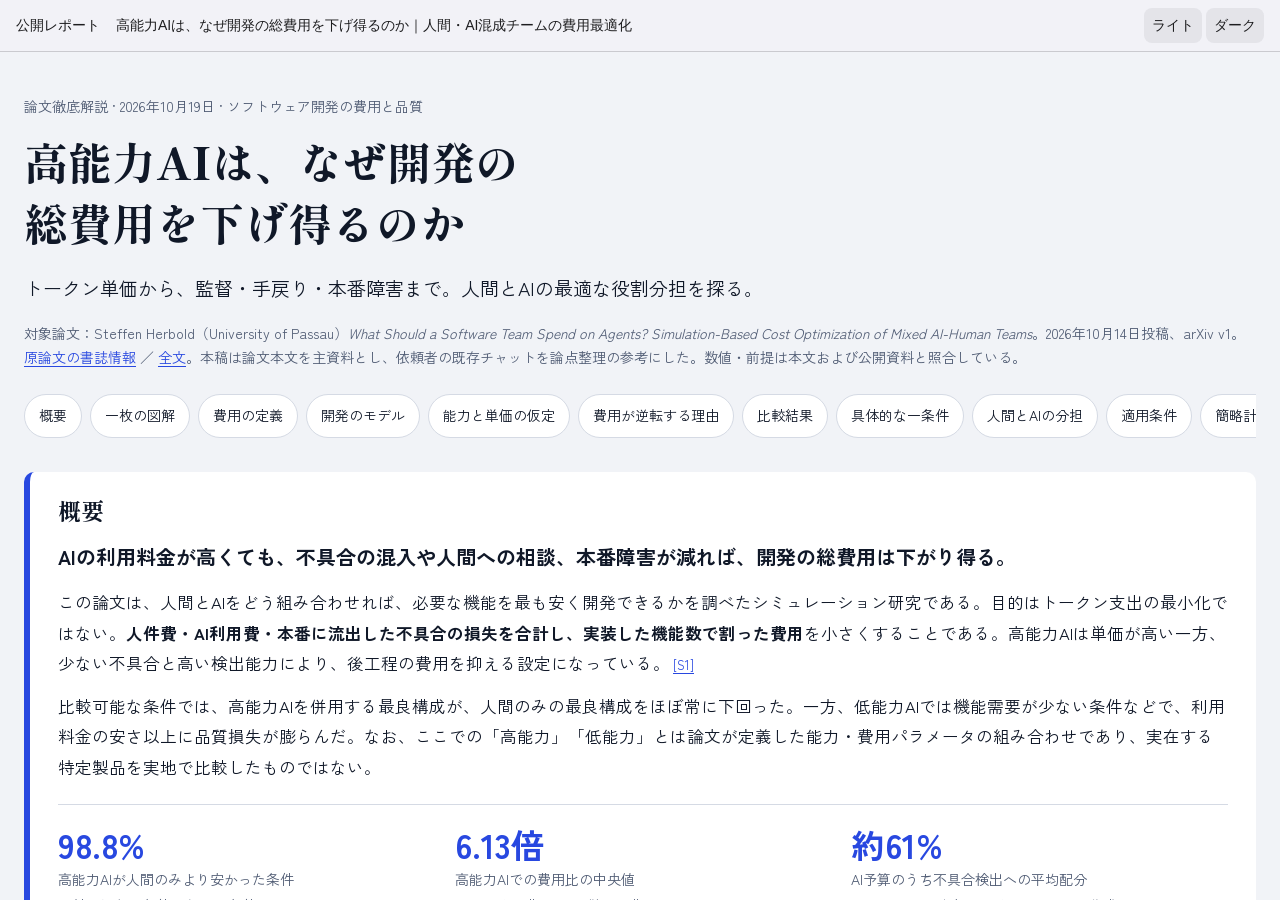
==== reports/20261019_ai-human-team-cost-optimization-53a3e74018/index.html @ a6c07f5c "Publish static report: 20261019_ai-human-team-cost-optimization-53a3e74018 Prompt-Summary: Publish a" ====
<!doctype html>
<html lang="ja"><head><meta charset="utf-8">
<meta name="viewport" content="width=device-width, initial-scale=1">
<title>高能力AIは、なぜ開発の総費用を下げ得るのか｜人間・AI混成チームの費用最適化</title><style>
    :root {
      color-scheme: light;
      --font: -apple-system, BlinkMacSystemFont, "SF Pro Text", "Helvetica Neue", "Hiragino Sans", "Hiragino Kaku Gothic ProN", "Yu Gothic Medium", "Noto Sans JP", sans-serif;
      --mono: "SF Mono", ui-monospace, SFMono-Regular, Menlo, "JetBrains Mono", "Roboto Mono", monospace;
      --bg: #F2F2F7;
      --bg-warm: #F5F5F7;
      --surface: #FFFFFF;
      --surface-2: #F5F5F7;
      --label: #1D1D1F;
      --label-2: #6E6E73;
      --label-3: #8E8E93;
      --border: rgba(60, 60, 67, 0.14);
      --separator: rgba(60, 60, 67, 0.22);
      --fill: rgba(120, 120, 128, 0.12);
      --fill-2: rgba(120, 120, 128, 0.2);
      --accent: #C96442;
      --accent-hover: #B85638;
      --accent-soft: rgba(201, 100, 66, 0.1);
      --link: #C96442;
      --action: #C96442;
      --on-action: #FFFFFF;
      --on-accent: #FFFFFF;
      --star: #FF9F0A;
      --star-stroke: #C26A00;
      --success: #248A3D;
      --danger: #D70015;
      --nav-bg: rgba(255, 255, 255, 0.78);
      --shadow-1: 0 1px 2px rgba(0, 0, 0, 0.04), 0 0 0 0.5px rgba(0, 0, 0, 0.05);
      --shadow-2: 0 4px 16px rgba(0, 0, 0, 0.08), 0 0 0 0.5px rgba(0, 0, 0, 0.06);
      --shadow-3: 0 12px 40px rgba(0, 0, 0, 0.14), 0 0 0 0.5px rgba(0, 0, 0, 0.08);
      --radius-control: 10px;
      --radius-card: 14px;
      --radius-sheet: 20px;
      --ease: cubic-bezier(0.4, 0, 0.2, 1);
      --ease-emphasized: cubic-bezier(0.32, 0.72, 0, 1);
      /* Editorial aliases for shared widget and Markdown styles */
      --font-body: var(--font);
      --font-display: var(--font);
      --font-mono: var(--mono);
      --ink: var(--label);
      --ink-soft: var(--label);
      --muted: var(--label-2);
      --primary: var(--label);
      --secondary: var(--label-2);
      --tertiary: var(--link);
      --neutral: var(--fill);
      --background: var(--bg);
      --on-primary: #FFFFFF;
      --on-surface: var(--label);
      --on-background: var(--label);
      --shadow-sm: var(--shadow-1);
      --shadow-md: var(--shadow-2);
    }
    :root[data-theme="dark"] {
      color-scheme: dark;
      --bg: #000000;
      --bg-warm: #1C1C1E;
      --surface: #1C1C1E;
      --surface-2: #2C2C2E;
      --label: #F5F5F7;
      --label-2: #98989D;
      --label-3: #7C7C80;
      --border: rgba(255, 255, 255, 0.1);
      --separator: rgba(84, 84, 88, 0.65);
      --fill: rgba(120, 120, 128, 0.24);
      --fill-2: rgba(120, 120, 128, 0.36);
      --accent: #E07A5A;
      --accent-hover: #F08B6A;
      --accent-soft: rgba(224, 122, 90, 0.12);
      --link: #E07A5A;
      --action: #E07A5A;
      --on-action: #000000;
      --on-accent: #FFFFFF;
      --star: #FFB340;
      --star-stroke: #FFB340;
      --success: #30D158;
      --danger: #FF6961;
      --nav-bg: rgba(28, 28, 30, 0.78);
      --shadow-1: 0 1px 2px rgba(0, 0, 0, 0.3), 0 0 0 0.5px rgba(255, 255, 255, 0.06);
      --shadow-2: 0 4px 16px rgba(0, 0, 0, 0.4), 0 0 0 0.5px rgba(255, 255, 255, 0.08);
      --shadow-3: 0 12px 40px rgba(0, 0, 0, 0.55), 0 0 0 0.5px rgba(255, 255, 255, 0.1);
    }
    @media (prefers-color-scheme: dark) {
      :root:not([data-theme="light"]) {
        color-scheme: dark;
        --bg: #000000;
        --bg-warm: #1C1C1E;
        --surface: #1C1C1E;
        --surface-2: #2C2C2E;
        --label: #F5F5F7;
        --label-2: #98989D;
        --label-3: #7C7C80;
        --border: rgba(255, 255, 255, 0.1);
        --separator: rgba(84, 84, 88, 0.65);
        --fill: rgba(120, 120, 128, 0.24);
        --fill-2: rgba(120, 120, 128, 0.36);
        --accent: #E07A5A;
        --accent-hover: #F08B6A;
        --accent-soft: rgba(224, 122, 90, 0.12);
        --link: #E07A5A;
        --action: #E07A5A;
        --on-action: #000000;
        --on-accent: #FFFFFF;
        --star: #FFB340;
        --star-stroke: #FFB340;
        --success: #30D158;
        --danger: #FF6961;
        --nav-bg: rgba(28, 28, 30, 0.78);
        --shadow-1: 0 1px 2px rgba(0, 0, 0, 0.3), 0 0 0 0.5px rgba(255, 255, 255, 0.06);
        --shadow-2: 0 4px 16px rgba(0, 0, 0, 0.4), 0 0 0 0.5px rgba(255, 255, 255, 0.08);
        --shadow-3: 0 12px 40px rgba(0, 0, 0, 0.55), 0 0 0 0.5px rgba(255, 255, 255, 0.1);
      }
    }
html,body{margin:0;height:100%;overflow:hidden}
iframe{border:0;width:100%;height:calc(100dvh - 52px);display:block;background:var(--bg)}
</style>  <script>
    (function () {
      const themeKey = 'explainer-editorial-theme';
      const root = document.documentElement;
      const media = window.matchMedia('(prefers-color-scheme: dark)');
      function storedChoice() {
        try {
          const value = localStorage.getItem(themeKey);
          return value === 'dark' || value === 'light' ? value : 'system';
        } catch {
          return 'system';
        }
      }
      // data-theme は常に実効値（light / dark）にする。HTML レポートの iframe と
      // チャットの shadow host はこの属性を写すので、「自動」でも値を持たせる。
      function applyTheme(announce) {
        const choice = storedChoice();
        const next = choice === 'system' ? (media.matches ? 'dark' : 'light') : choice;
        const changed = root.dataset.theme !== next;
        root.dataset.theme = next;
        for (const button of document.querySelectorAll('[data-theme-choice]')) {
          button.setAttribute('aria-pressed', button.dataset.themeChoice === choice ? 'true' : 'false');
        }
        if (announce && changed) {
          window.dispatchEvent(new CustomEvent('explainer-theme-change', { detail: next }));
        }
      }
      function setChoice(choice) {
        try {
          if (choice === 'system') localStorage.removeItem(themeKey);
          else localStorage.setItem(themeKey, choice);
        } catch { /* storage 不可でも表示は切り替える */ }
        applyTheme(true);
      }
      function closeMenus(except) {
        for (const menu of document.querySelectorAll('[data-app-menu]')) {
          if (menu === except) continue;
          const button = menu.querySelector(':scope > button');
          const panel = menu.querySelector(':scope > .app-menu-panel');
          if (panel && !panel.hidden) {
            panel.hidden = true;
            button?.setAttribute('aria-expanded', 'false');
          }
        }
      }
      function bindChrome() {
        for (const button of document.querySelectorAll('[data-theme-choice]')) {
          if (button.dataset.themeBound === '1') continue;
          button.dataset.themeBound = '1';
          button.addEventListener('click', () => setChoice(button.dataset.themeChoice));
        }
        for (const menu of document.querySelectorAll('[data-app-menu]')) {
          if (menu.dataset.menuBound === '1') continue;
          menu.dataset.menuBound = '1';
          const button = menu.querySelector(':scope > button');
          const panel = menu.querySelector(':scope > .app-menu-panel');
          if (!button || !panel) continue;
          button.addEventListener('click', (event) => {
            event.stopPropagation();
            const open = panel.hidden;
            closeMenus(menu);
            panel.hidden = !open;
            button.setAttribute('aria-expanded', open ? 'true' : 'false');
          });
          panel.addEventListener('click', (event) => {
            // 項目を実行したら閉じる。設定（外観・文字サイズ）は続けて操作できるよう残す。
            if (event.target.closest('.app-menu-item')) {
              panel.hidden = true;
              button.setAttribute('aria-expanded', 'false');
            }
          });
        }
        applyTheme(false);
      }
      document.addEventListener('click', (event) => {
        if (!event.target.closest?.('[data-app-menu]')) closeMenus(null);
      });
      document.addEventListener('keydown', (event) => {
        if (event.key !== 'Escape') return;
        const open = document.querySelector('[data-app-menu] > .app-menu-panel:not([hidden])');
        if (!open) return;
        closeMenus(null);
        open.parentElement.querySelector(':scope > button')?.focus();
      });
      media.addEventListener?.('change', () => {
        if (storedChoice() === 'system') applyTheme(true);
      });
      // 読書モードの状態は描画前に戻す（ちらつきを避ける）
      try {
        if (localStorage.getItem('explainer-chrome-hidden') === '1') {
          root.dataset.chromeHidden = 'true';
        }
      } catch { /* storage 不可でも続行 */ }

      applyTheme(false);
      if (document.readyState === 'loading') {
        document.addEventListener('DOMContentLoaded', bindChrome);
      } else {
        bindChrome();
      }
    })();
  </script></head><body><header class="public-report-header"><a href="https://ryoma0622.github.io/public-reports/">公開レポート</a><span>高能力AIは、なぜ開発の総費用を下げ得るのか｜人間・AI混成チームの費用最適化</span><div role="group" aria-label="外観"><button type="button" data-theme-choice="light" aria-pressed="false">ライト</button><button type="button" data-theme-choice="dark" aria-pressed="false">ダーク</button></div></header><style>.public-report-header{box-sizing:border-box;position:sticky;top:0;z-index:1000;height:52px;display:flex;align-items:center;gap:16px;padding:0 16px;border-bottom:1px solid var(--separator,#ddd);background:var(--bg,#fff);color:var(--label,#111);font:14px/1.4 -apple-system,BlinkMacSystemFont,"Hiragino Sans",sans-serif}.public-report-header>a{color:inherit;text-decoration:none;flex:none}.public-report-header>span{overflow:hidden;white-space:nowrap;text-overflow:ellipsis;flex:1;min-width:0}.public-report-header>div{display:flex;gap:4px;flex:none}.public-report-header button{font:inherit;border:0;border-radius:8px;padding:8px;cursor:pointer;color:inherit;background:var(--fill,#eee)}.public-report-header button[aria-pressed="true"]{outline:2px solid var(--accent,#0066cc);outline-offset:-2px}@media(max-width:480px){.public-report-header{gap:8px;padding:0 10px}.public-report-header>a{font-size:12px}.public-report-header button{font-size:12px}}</style>
<iframe id="public-report-content" src="content.html" title="高能力AIは、なぜ開発の総費用を下げ得るのか｜人間・AI混成チームの費用最適化"></iframe>
<script>(()=>{
  const frame=document.querySelector('iframe');
  function sync(){
    frame.contentWindow.postMessage({type:'public-report-theme',theme:document.documentElement.dataset.theme},location.origin);
  }
  frame.addEventListener('load',sync);
  window.addEventListener('explainer-theme-change',sync);
})();</script></body></html>
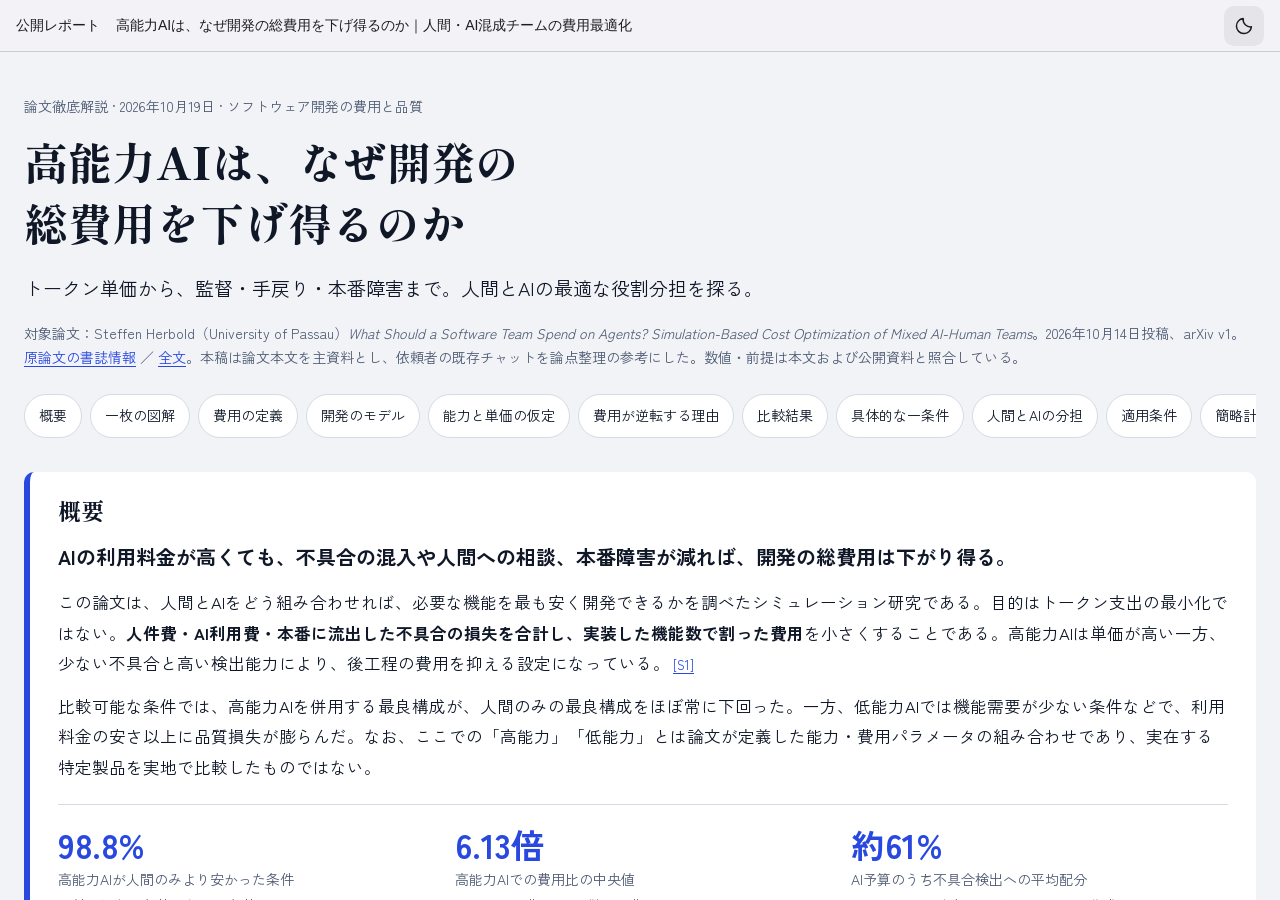
==== commit 11a8f3d3: "Use one theme toggle in the published reader Prompt-Summary: Simplify published reader theme control" ====
--- a/reports/20261019_ai-human-team-cost-optimization-53a3e74018/index.html
+++ b/reports/20261019_ai-human-team-cost-optimization-53a3e74018/index.html
@@ -140,6 +140,11 @@
         for (const button of document.querySelectorAll('[data-theme-choice]')) {
           button.setAttribute('aria-pressed', button.dataset.themeChoice === choice ? 'true' : 'false');
         }
+        for (const button of document.querySelectorAll('[data-theme-toggle]')) {
+          const label = next === 'dark' ? 'ライトモードに切り替える' : 'ダークモードに切り替える';
+          button.setAttribute('aria-label', label);
+          button.title = label;
+        }
         if (announce && changed) {
           window.dispatchEvent(new CustomEvent('explainer-theme-change', { detail: next }));
         }
@@ -163,6 +168,11 @@
         }
       }
       function bindChrome() {
+        for (const button of document.querySelectorAll('[data-theme-toggle]')) {
+          if (button.dataset.themeBound === '1') continue;
+          button.dataset.themeBound = '1';
+          button.addEventListener('click', () => setChoice(root.dataset.theme === 'dark' ? 'light' : 'dark'));
+        }
         for (const button of document.querySelectorAll('[data-theme-choice]')) {
           if (button.dataset.themeBound === '1') continue;
           button.dataset.themeBound = '1';
@@ -218,7 +228,7 @@
         bindChrome();
       }
     })();
-  </script></head><body><header class="public-report-header"><a href="https://ryoma0622.github.io/public-reports/">公開レポート</a><span>高能力AIは、なぜ開発の総費用を下げ得るのか｜人間・AI混成チームの費用最適化</span><div role="group" aria-label="外観"><button type="button" data-theme-choice="light" aria-pressed="false">ライト</button><button type="button" data-theme-choice="dark" aria-pressed="false">ダーク</button></div></header><style>.public-report-header{box-sizing:border-box;position:sticky;top:0;z-index:1000;height:52px;display:flex;align-items:center;gap:16px;padding:0 16px;border-bottom:1px solid var(--separator,#ddd);background:var(--bg,#fff);color:var(--label,#111);font:14px/1.4 -apple-system,BlinkMacSystemFont,"Hiragino Sans",sans-serif}.public-report-header>a{color:inherit;text-decoration:none;flex:none}.public-report-header>span{overflow:hidden;white-space:nowrap;text-overflow:ellipsis;flex:1;min-width:0}.public-report-header>div{display:flex;gap:4px;flex:none}.public-report-header button{font:inherit;border:0;border-radius:8px;padding:8px;cursor:pointer;color:inherit;background:var(--fill,#eee)}.public-report-header button[aria-pressed="true"]{outline:2px solid var(--accent,#0066cc);outline-offset:-2px}@media(max-width:480px){.public-report-header{gap:8px;padding:0 10px}.public-report-header>a{font-size:12px}.public-report-header button{font-size:12px}}</style>
+  </script></head><body><header class="public-report-header"><a href="https://ryoma0622.github.io/public-reports/">公開レポート</a><span>高能力AIは、なぜ開発の総費用を下げ得るのか｜人間・AI混成チームの費用最適化</span><div role="group" aria-label="外観"><button type="button" data-theme-toggle aria-label="ダークモードに切り替える" title="ダークモードに切り替える"><svg class="public-theme-light" viewBox="0 0 24 24" width="20" height="20" fill="none" stroke="currentColor" stroke-width="1.8" stroke-linecap="round" stroke-linejoin="round" aria-hidden="true" focusable="false"><circle cx="12" cy="12" r="4"/><path d="M12 2v2m0 16v2M2 12h2m16 0h2M4.93 4.93l1.42 1.42m11.3 11.3 1.42 1.42M4.93 19.07l1.42-1.42m11.3-11.3 1.42-1.42"/></svg><svg class="public-theme-dark" viewBox="0 0 24 24" width="20" height="20" fill="none" stroke="currentColor" stroke-width="1.8" stroke-linecap="round" stroke-linejoin="round" aria-hidden="true" focusable="false"><path d="M20.9 13A9 9 0 0 1 11 3.1 9 9 0 1 0 20.9 13Z"/></svg></button></div></header><style>.public-report-header{box-sizing:border-box;position:sticky;top:0;z-index:1000;height:52px;display:flex;align-items:center;gap:16px;padding:0 16px;border-bottom:1px solid var(--separator,#ddd);background:var(--bg,#fff);color:var(--label,#111);font:14px/1.4 -apple-system,BlinkMacSystemFont,"Hiragino Sans",sans-serif}.public-report-header>a{color:inherit;text-decoration:none;flex:none}.public-report-header>span{overflow:hidden;white-space:nowrap;text-overflow:ellipsis;flex:1;min-width:0}.public-report-header>div{display:flex;gap:4px;flex:none}.public-report-header button{display:inline-flex;align-items:center;justify-content:center;flex:none;width:40px;height:40px;border:0;border-radius:10px;padding:0;cursor:pointer;color:inherit;background:var(--fill,#eee)}.public-report-header button:hover{background:var(--fill-2,#ddd)}.public-report-header button:focus-visible{outline:2px solid var(--accent,#0066cc);outline-offset:2px}.public-report-header .public-theme-light{display:none}html[data-theme="dark"] .public-report-header .public-theme-light{display:block}html[data-theme="dark"] .public-report-header .public-theme-dark{display:none}@media(max-width:480px){.public-report-header{gap:8px;padding:0 10px}.public-report-header>a{font-size:12px}}</style>
 <iframe id="public-report-content" src="content.html" title="高能力AIは、なぜ開発の総費用を下げ得るのか｜人間・AI混成チームの費用最適化"></iframe>
 <script>(()=>{
   const frame=document.querySelector('iframe');
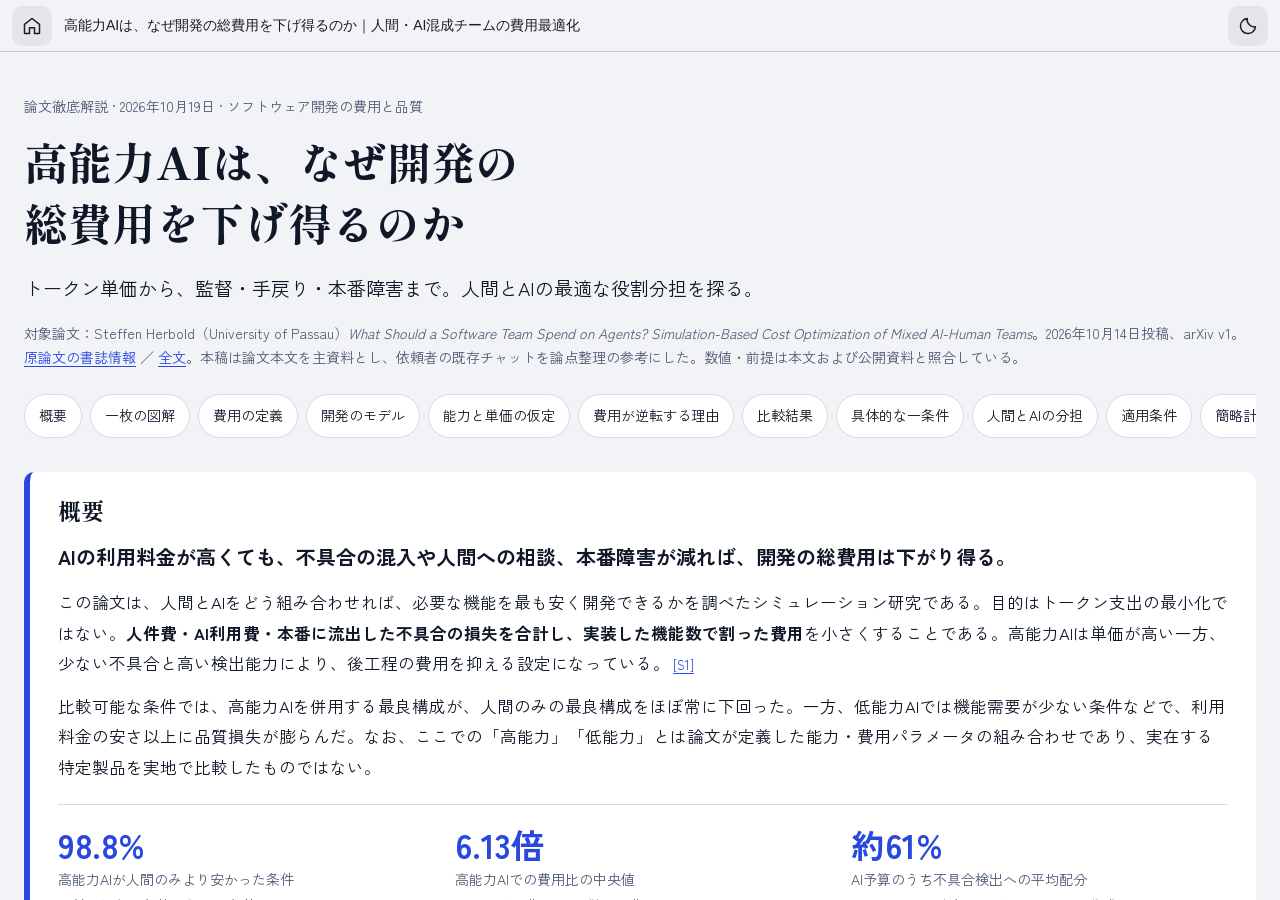
==== commit daf73e0a: "Refresh the report library and use icon-only home controls Prompt-Summary: Improve public report nav" ====
--- a/reports/20261019_ai-human-team-cost-optimization-53a3e74018/index.html
+++ b/reports/20261019_ai-human-team-cost-optimization-53a3e74018/index.html
@@ -228,7 +228,7 @@
         bindChrome();
       }
     })();
-  </script></head><body><header class="public-report-header"><a href="https://ryoma0622.github.io/public-reports/">公開レポート</a><span>高能力AIは、なぜ開発の総費用を下げ得るのか｜人間・AI混成チームの費用最適化</span><div role="group" aria-label="外観"><button type="button" data-theme-toggle aria-label="ダークモードに切り替える" title="ダークモードに切り替える"><svg class="public-theme-light" viewBox="0 0 24 24" width="20" height="20" fill="none" stroke="currentColor" stroke-width="1.8" stroke-linecap="round" stroke-linejoin="round" aria-hidden="true" focusable="false"><circle cx="12" cy="12" r="4"/><path d="M12 2v2m0 16v2M2 12h2m16 0h2M4.93 4.93l1.42 1.42m11.3 11.3 1.42 1.42M4.93 19.07l1.42-1.42m11.3-11.3 1.42-1.42"/></svg><svg class="public-theme-dark" viewBox="0 0 24 24" width="20" height="20" fill="none" stroke="currentColor" stroke-width="1.8" stroke-linecap="round" stroke-linejoin="round" aria-hidden="true" focusable="false"><path d="M20.9 13A9 9 0 0 1 11 3.1 9 9 0 1 0 20.9 13Z"/></svg></button></div></header><style>.public-report-header{box-sizing:border-box;position:sticky;top:0;z-index:1000;height:52px;display:flex;align-items:center;gap:16px;padding:0 16px;border-bottom:1px solid var(--separator,#ddd);background:var(--bg,#fff);color:var(--label,#111);font:14px/1.4 -apple-system,BlinkMacSystemFont,"Hiragino Sans",sans-serif}.public-report-header>a{color:inherit;text-decoration:none;flex:none}.public-report-header>span{overflow:hidden;white-space:nowrap;text-overflow:ellipsis;flex:1;min-width:0}.public-report-header>div{display:flex;gap:4px;flex:none}.public-report-header button{display:inline-flex;align-items:center;justify-content:center;flex:none;width:40px;height:40px;border:0;border-radius:10px;padding:0;cursor:pointer;color:inherit;background:var(--fill,#eee)}.public-report-header button:hover{background:var(--fill-2,#ddd)}.public-report-header button:focus-visible{outline:2px solid var(--accent,#0066cc);outline-offset:2px}.public-report-header .public-theme-light{display:none}html[data-theme="dark"] .public-report-header .public-theme-light{display:block}html[data-theme="dark"] .public-report-header .public-theme-dark{display:none}@media(max-width:480px){.public-report-header{gap:8px;padding:0 10px}.public-report-header>a{font-size:12px}}</style>
+  </script></head><body><header class="public-report-header"><a class="public-report-home" href="https://ryoma0622.github.io/public-reports/" aria-label="公開レポートの一覧へ" title="公開レポートの一覧へ"><svg viewBox="0 0 24 24" width="20" height="20" fill="none" stroke="currentColor" stroke-width="1.8" stroke-linecap="round" stroke-linejoin="round" aria-hidden="true" focusable="false"><path d="m3 10 9-7 9 7v10a1 1 0 0 1-1 1h-5v-7H9v7H4a1 1 0 0 1-1-1Z"/></svg></a><span>高能力AIは、なぜ開発の総費用を下げ得るのか｜人間・AI混成チームの費用最適化</span><div role="group" aria-label="外観"><button type="button" data-theme-toggle aria-label="ダークモードに切り替える" title="ダークモードに切り替える"><svg class="public-theme-light" viewBox="0 0 24 24" width="20" height="20" fill="none" stroke="currentColor" stroke-width="1.8" stroke-linecap="round" stroke-linejoin="round" aria-hidden="true" focusable="false"><circle cx="12" cy="12" r="4"/><path d="M12 2v2m0 16v2M2 12h2m16 0h2M4.93 4.93l1.42 1.42m11.3 11.3 1.42 1.42M4.93 19.07l1.42-1.42m11.3-11.3 1.42-1.42"/></svg><svg class="public-theme-dark" viewBox="0 0 24 24" width="20" height="20" fill="none" stroke="currentColor" stroke-width="1.8" stroke-linecap="round" stroke-linejoin="round" aria-hidden="true" focusable="false"><path d="M20.9 13A9 9 0 0 1 11 3.1 9 9 0 1 0 20.9 13Z"/></svg></button></div></header><style>.public-report-header{box-sizing:border-box;position:sticky;top:0;z-index:1000;height:52px;display:flex;align-items:center;gap:12px;padding:0 12px;border-bottom:1px solid var(--separator,#ddd);background:var(--bg,#fff);color:var(--label,#111);font:14px/1.4 -apple-system,BlinkMacSystemFont,"Hiragino Sans",sans-serif}.public-report-header>a{color:inherit;text-decoration:none;flex:none}.public-report-header>span{overflow:hidden;white-space:nowrap;text-overflow:ellipsis;flex:1;min-width:0}.public-report-header>div{display:flex;gap:4px;flex:none}.public-report-header button,.public-report-header .public-report-home{display:inline-flex;align-items:center;justify-content:center;flex:none;box-sizing:border-box;width:40px;height:40px;border:0;border-radius:10px;padding:0;cursor:pointer;color:inherit;background:var(--fill,#eee)}.public-report-header button:hover,.public-report-header .public-report-home:hover{background:var(--fill-2,#ddd)}.public-report-header :focus-visible{outline:2px solid var(--accent,#0066cc);outline-offset:2px}.public-report-header .public-theme-light{display:none}html[data-theme="dark"] .public-report-header .public-theme-light{display:block}html[data-theme="dark"] .public-report-header .public-theme-dark{display:none}@media(max-width:480px){.public-report-header{gap:8px;padding:0 8px}}</style>
 <iframe id="public-report-content" src="content.html" title="高能力AIは、なぜ開発の総費用を下げ得るのか｜人間・AI混成チームの費用最適化"></iframe>
 <script>(()=>{
   const frame=document.querySelector('iframe');
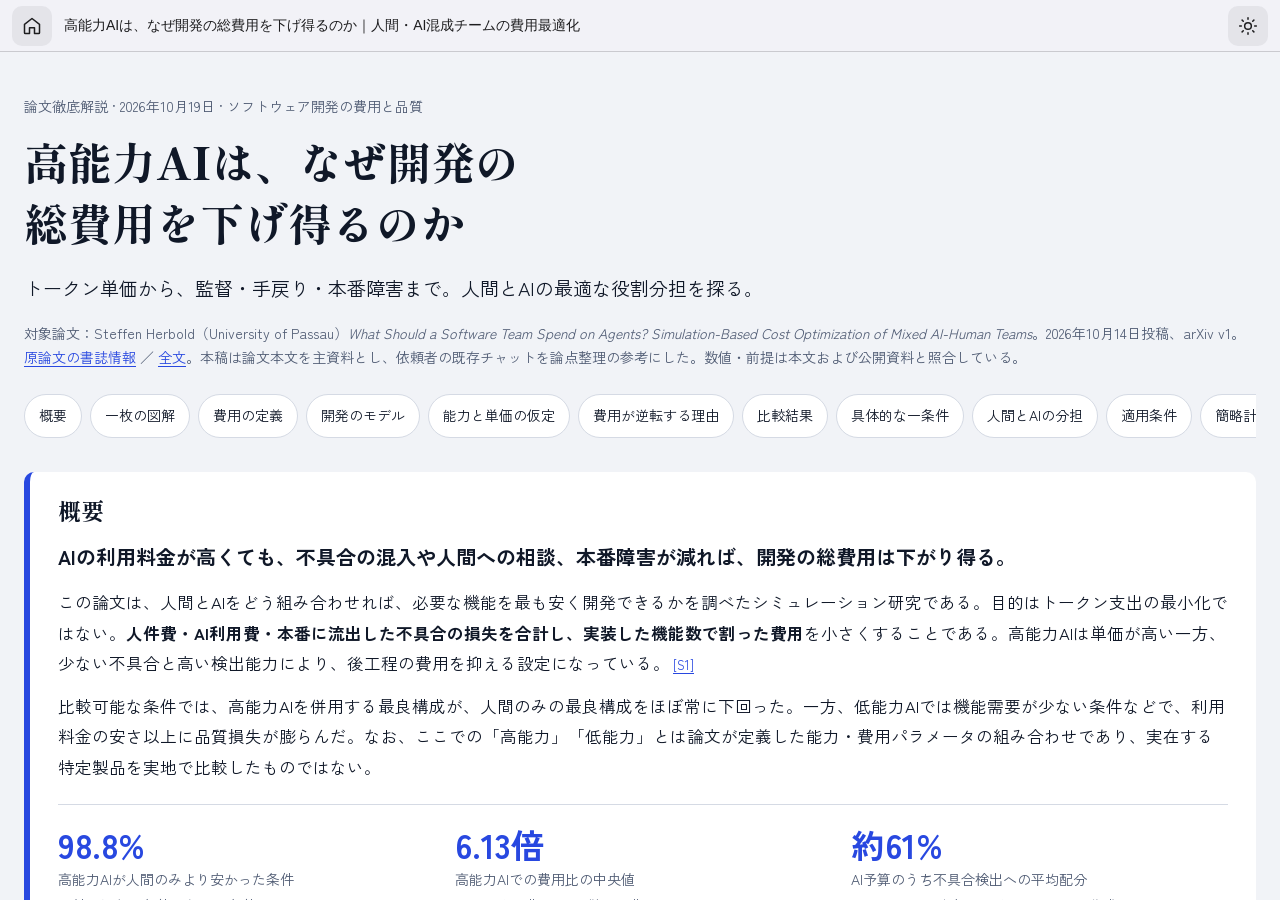
==== commit 9a5db80d: "Align public appearance icons with the current mode Prompt-Summary: Update shared appearance icons a" ====
--- a/reports/20261019_ai-human-team-cost-optimization-53a3e74018/index.html
+++ b/reports/20261019_ai-human-team-cost-optimization-53a3e74018/index.html
@@ -228,7 +228,7 @@
         bindChrome();
       }
     })();
-  </script></head><body><header class="public-report-header"><a class="public-report-home" href="https://ryoma0622.github.io/public-reports/" aria-label="公開レポートの一覧へ" title="公開レポートの一覧へ"><svg viewBox="0 0 24 24" width="20" height="20" fill="none" stroke="currentColor" stroke-width="1.8" stroke-linecap="round" stroke-linejoin="round" aria-hidden="true" focusable="false"><path d="m3 10 9-7 9 7v10a1 1 0 0 1-1 1h-5v-7H9v7H4a1 1 0 0 1-1-1Z"/></svg></a><span>高能力AIは、なぜ開発の総費用を下げ得るのか｜人間・AI混成チームの費用最適化</span><div role="group" aria-label="外観"><button type="button" data-theme-toggle aria-label="ダークモードに切り替える" title="ダークモードに切り替える"><svg class="public-theme-light" viewBox="0 0 24 24" width="20" height="20" fill="none" stroke="currentColor" stroke-width="1.8" stroke-linecap="round" stroke-linejoin="round" aria-hidden="true" focusable="false"><circle cx="12" cy="12" r="4"/><path d="M12 2v2m0 16v2M2 12h2m16 0h2M4.93 4.93l1.42 1.42m11.3 11.3 1.42 1.42M4.93 19.07l1.42-1.42m11.3-11.3 1.42-1.42"/></svg><svg class="public-theme-dark" viewBox="0 0 24 24" width="20" height="20" fill="none" stroke="currentColor" stroke-width="1.8" stroke-linecap="round" stroke-linejoin="round" aria-hidden="true" focusable="false"><path d="M20.9 13A9 9 0 0 1 11 3.1 9 9 0 1 0 20.9 13Z"/></svg></button></div></header><style>.public-report-header{box-sizing:border-box;position:sticky;top:0;z-index:1000;height:52px;display:flex;align-items:center;gap:12px;padding:0 12px;border-bottom:1px solid var(--separator,#ddd);background:var(--bg,#fff);color:var(--label,#111);font:14px/1.4 -apple-system,BlinkMacSystemFont,"Hiragino Sans",sans-serif}.public-report-header>a{color:inherit;text-decoration:none;flex:none}.public-report-header>span{overflow:hidden;white-space:nowrap;text-overflow:ellipsis;flex:1;min-width:0}.public-report-header>div{display:flex;gap:4px;flex:none}.public-report-header button,.public-report-header .public-report-home{display:inline-flex;align-items:center;justify-content:center;flex:none;box-sizing:border-box;width:40px;height:40px;border:0;border-radius:10px;padding:0;cursor:pointer;color:inherit;background:var(--fill,#eee)}.public-report-header button:hover,.public-report-header .public-report-home:hover{background:var(--fill-2,#ddd)}.public-report-header :focus-visible{outline:2px solid var(--accent,#0066cc);outline-offset:2px}.public-report-header .public-theme-light{display:none}html[data-theme="dark"] .public-report-header .public-theme-light{display:block}html[data-theme="dark"] .public-report-header .public-theme-dark{display:none}@media(max-width:480px){.public-report-header{gap:8px;padding:0 8px}}</style>
+  </script></head><body><header class="public-report-header"><a class="public-report-home" href="https://ryoma0622.github.io/public-reports/" aria-label="公開レポートの一覧へ" title="公開レポートの一覧へ"><svg viewBox="0 0 24 24" width="20" height="20" fill="none" stroke="currentColor" stroke-width="1.8" stroke-linecap="round" stroke-linejoin="round" aria-hidden="true" focusable="false"><path d="m3 10 9-7 9 7v10a1 1 0 0 1-1 1h-5v-7H9v7H4a1 1 0 0 1-1-1Z"/></svg></a><span>高能力AIは、なぜ開発の総費用を下げ得るのか｜人間・AI混成チームの費用最適化</span><div role="group" aria-label="外観"><button type="button" data-theme-toggle aria-label="ダークモードに切り替える" title="ダークモードに切り替える"><svg class="public-theme-light" viewBox="0 0 24 24" width="20" height="20" fill="none" stroke="currentColor" stroke-width="1.8" stroke-linecap="round" stroke-linejoin="round" aria-hidden="true" focusable="false"><circle cx="12" cy="12" r="4"/><path d="M12 2v2m0 16v2M2 12h2m16 0h2M4.93 4.93l1.42 1.42m11.3 11.3 1.42 1.42M4.93 19.07l1.42-1.42m11.3-11.3 1.42-1.42"/></svg><svg class="public-theme-dark" viewBox="0 0 24 24" width="20" height="20" fill="none" stroke="currentColor" stroke-width="1.8" stroke-linecap="round" stroke-linejoin="round" aria-hidden="true" focusable="false"><path d="M20.9 13A9 9 0 0 1 11 3.1 9 9 0 1 0 20.9 13Z"/></svg></button></div></header><style>.public-report-header{box-sizing:border-box;position:sticky;top:0;z-index:1000;height:52px;display:flex;align-items:center;gap:12px;padding:0 12px;border-bottom:1px solid var(--separator,#ddd);background:var(--bg,#fff);color:var(--label,#111);font:14px/1.4 -apple-system,BlinkMacSystemFont,"Hiragino Sans",sans-serif}.public-report-header>a{color:inherit;text-decoration:none;flex:none}.public-report-header>span{overflow:hidden;white-space:nowrap;text-overflow:ellipsis;flex:1;min-width:0}.public-report-header>div{display:flex;gap:4px;flex:none}.public-report-header button,.public-report-header .public-report-home{display:inline-flex;align-items:center;justify-content:center;flex:none;box-sizing:border-box;width:40px;height:40px;border:0;border-radius:10px;padding:0;cursor:pointer;color:inherit;background:var(--fill,#eee)}.public-report-header button:hover,.public-report-header .public-report-home:hover{background:var(--fill-2,#ddd)}.public-report-header :focus-visible{outline:2px solid var(--accent,#0066cc);outline-offset:2px}.public-report-header .public-theme-dark{display:none}html[data-theme="dark"] .public-report-header .public-theme-dark{display:block}html[data-theme="dark"] .public-report-header .public-theme-light{display:none}@media(max-width:480px){.public-report-header{gap:8px;padding:0 8px}}</style>
 <iframe id="public-report-content" src="content.html" title="高能力AIは、なぜ開発の総費用を下げ得るのか｜人間・AI混成チームの費用最適化"></iframe>
 <script>(()=>{
   const frame=document.querySelector('iframe');
